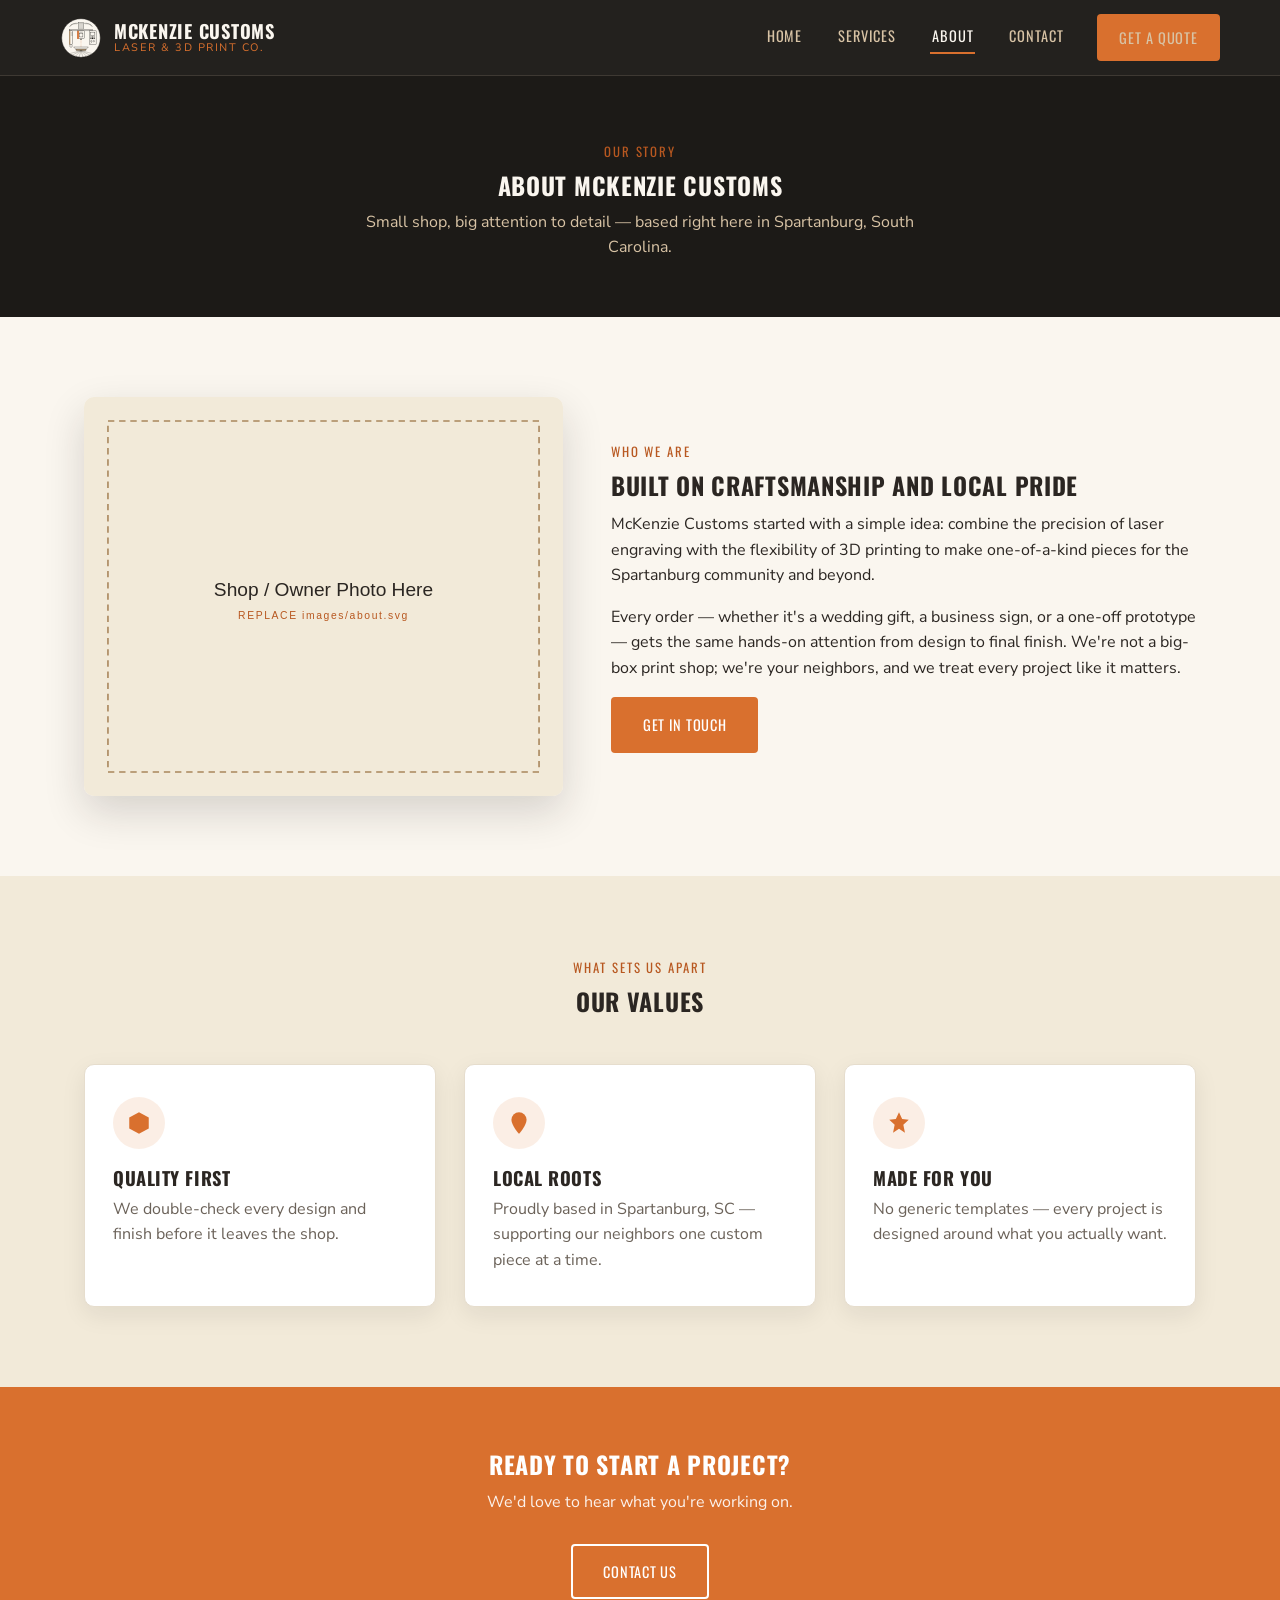
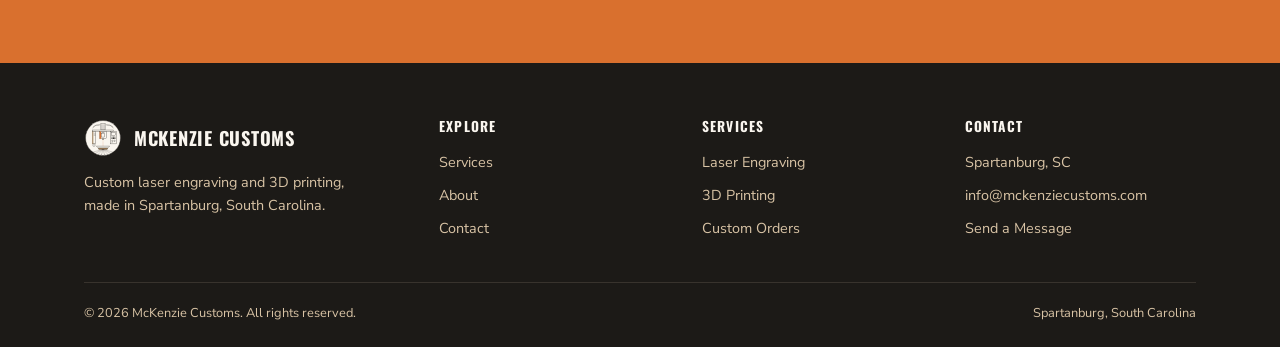
==== about.html @ ff6385ce "Pending changes exported from your codespace" ====
<!DOCTYPE html>
<html lang="en">
<head>
<meta charset="UTF-8">
<meta name="viewport" content="width=device-width, initial-scale=1.0">
<title>About | McKenzie Customs</title>
<meta name="description" content="Meet McKenzie Customs — a Spartanburg, SC shop specializing in custom laser engraving and 3D printing.">
<link rel="icon" type="image/svg+xml" href="images/logo.svg">
<link rel="preconnect" href="https://fonts.googleapis.com">
<link rel="preconnect" href="https://fonts.gstatic.com" crossorigin>
<link href="https://fonts.googleapis.com/css2?family=Oswald:wght@500;600;700&family=Nunito+Sans:wght@400;600;700&display=swap" rel="stylesheet">
<link rel="stylesheet" href="css/style.css">
</head>
<body>

<header class="site-header">
  <div class="container nav">
    <a href="index.html" class="brand">
      <img src="images/logo.svg" alt="McKenzie Customs logo">
      <span class="brand-text">
        <strong>McKenzie Customs</strong>
        <span>Laser &amp; 3D Print Co.</span>
      </span>
    </a>
    <nav>
      <ul class="nav-links">
        <li><a href="index.html">Home</a></li>
        <li><a href="services.html">Services</a></li>
        <li><a href="about.html">About</a></li>
        <li><a href="contact.html">Contact</a></li>
        <li><a href="contact.html" class="btn btn-primary">Get a Quote</a></li>
      </ul>
    </nav>
    <button class="nav-toggle" aria-label="Toggle navigation" aria-expanded="false">
      <span></span><span></span><span></span>
    </button>
  </div>
</header>

<section class="page-hero">
  <div class="container">
    <span class="eyebrow">Our Story</span>
    <h1>About McKenzie Customs</h1>
    <p>Small shop, big attention to detail — based right here in Spartanburg, South Carolina.</p>
  </div>
</section>

<section class="section">
  <div class="container">
    <div class="about-hero">
      <img src="images/about.svg" alt="McKenzie Customs shop">
      <div>
        <span class="eyebrow">Who We Are</span>
        <h2>Built on Craftsmanship and Local Pride</h2>
        <p>McKenzie Customs started with a simple idea: combine the precision of laser engraving with the flexibility of 3D printing to make one-of-a-kind pieces for the Spartanburg community and beyond.</p>
        <p>Every order — whether it's a wedding gift, a business sign, or a one-off prototype — gets the same hands-on attention from design to final finish. We're not a big-box print shop; we're your neighbors, and we treat every project like it matters.</p>
        <a href="contact.html" class="btn btn-primary">Get In Touch</a>
      </div>
    </div>
  </div>
</section>

<section class="section section--alt">
  <div class="container">
    <div class="section-head">
      <span class="eyebrow">What Sets Us Apart</span>
      <h2>Our Values</h2>
    </div>
    <div class="value-grid">
      <div class="card">
        <div class="card-icon">
          <svg viewBox="0 0 24 24"><path d="M12 2 3 7v10l9 5 9-5V7l-9-5z"/></svg>
        </div>
        <h3>Quality First</h3>
        <p>We double-check every design and finish before it leaves the shop.</p>
      </div>
      <div class="card">
        <div class="card-icon">
          <svg viewBox="0 0 24 24"><path d="M12 2a7 7 0 0 0-7 7c0 5.25 7 13 7 13s7-7.75 7-13a7 7 0 0 0-7-7z"/></svg>
        </div>
        <h3>Local Roots</h3>
        <p>Proudly based in Spartanburg, SC — supporting our neighbors one custom piece at a time.</p>
      </div>
      <div class="card">
        <div class="card-icon">
          <svg viewBox="0 0 24 24"><path d="M12 2l2.9 6.3L21 9l-5 4.6L17.5 21 12 17.3 6.5 21 8 13.6 3 9l6.1-.7L12 2z"/></svg>
        </div>
        <h3>Made for You</h3>
        <p>No generic templates — every project is designed around what you actually want.</p>
      </div>
    </div>
  </div>
</section>

<section class="cta-banner">
  <div class="container">
    <h2>Ready to Start a Project?</h2>
    <p>We'd love to hear what you're working on.</p>
    <a href="contact.html" class="btn btn-outline">Contact Us</a>
  </div>
</section>

<footer class="site-footer">
  <div class="container">
    <div class="footer-grid">
      <div class="footer-brand">
        <div class="brand" style="margin-bottom:14px;">
          <img src="images/logo.svg" alt="McKenzie Customs logo" style="height:38px;">
          <span class="brand-text">
            <strong style="color:#faf6ef;">McKenzie Customs</strong>
          </span>
        </div>
        <p>Custom laser engraving and 3D printing, made in Spartanburg, South Carolina.</p>
      </div>
      <div>
        <h4>Explore</h4>
        <ul>
          <li><a href="services.html">Services</a></li>
          <li><a href="about.html">About</a></li>
          <li><a href="contact.html">Contact</a></li>
        </ul>
      </div>
      <div>
        <h4>Services</h4>
        <ul>
          <li><a href="services.html">Laser Engraving</a></li>
          <li><a href="services.html">3D Printing</a></li>
          <li><a href="services.html">Custom Orders</a></li>
        </ul>
      </div>
      <div>
        <h4>Contact</h4>
        <ul>
          <li>Spartanburg, SC</li>
          <li><a href="mailto:info@mckenziecustoms.com">info@mckenziecustoms.com</a></li>
          <li><a href="contact.html">Send a Message</a></li>
        </ul>
      </div>
    </div>
    <div class="footer-bottom">
      <span>&copy; <span id="year"></span> McKenzie Customs. All rights reserved.</span>
      <span>Spartanburg, South Carolina</span>
    </div>
  </div>
</footer>

<script src="js/main.js"></script>
</body>
</html>
---- css/style.css ----
/* ==========================================================================
   McKenzie Customs — Laser Engraving & 3D Printing
   ========================================================================== */

:root {
  --charcoal: #1c1a17;
  --charcoal-light: #2b2622;
  --cream: #faf6ef;
  --wood: #d8c3a5;
  --wood-dark: #a9865c;
  --ember: #d9702e;
  --ember-dark: #b85820;
  --text-main: #2b2622;
  --text-muted: #6b6259;
  --border: #e6ddcd;
  --radius: 10px;
  --shadow: 0 8px 24px rgba(28, 26, 23, 0.08);
  --shadow-lg: 0 16px 40px rgba(28, 26, 23, 0.16);
  --max-width: 1160px;
  --font-head: 'Oswald', 'Arial Narrow', sans-serif;
  --font-body: 'Nunito Sans', 'Segoe UI', Arial, sans-serif;
}

* {
  box-sizing: border-box;
}

html {
  scroll-behavior: smooth;
}

body {
  margin: 0;
  font-family: var(--font-body);
  color: var(--text-main);
  background: var(--cream);
  line-height: 1.6;
}

img {
  max-width: 100%;
  display: block;
}

a {
  color: inherit;
  text-decoration: none;
}

h1, h2, h3, h4 {
  font-family: var(--font-head);
  text-transform: uppercase;
  letter-spacing: 0.03em;
  line-height: 1.15;
  margin: 0 0 0.5em;
}

p {
  margin: 0 0 1em;
}

.container {
  max-width: var(--max-width);
  margin: 0 auto;
  padding: 0 24px;
}

.eyebrow {
  display: inline-block;
  font-family: var(--font-head);
  text-transform: uppercase;
  letter-spacing: 0.15em;
  font-size: 0.8rem;
  color: var(--ember-dark);
  margin-bottom: 0.75em;
}

.section {
  padding: 80px 0;
}

.section--tight {
  padding: 56px 0;
}

.section--dark {
  background: var(--charcoal);
  color: var(--wood);
}

.section--dark h2, .section--dark h3 {
  color: var(--cream);
}

.section--alt {
  background: #f2ead9;
}

.section-head {
  max-width: 640px;
  margin: 0 auto 48px;
  text-align: center;
}

.section-head p {
  color: var(--text-muted);
}

.section--dark .section-head p {
  color: var(--wood);
}

/* Buttons
   ========================================================================== */

.btn {
  display: inline-block;
  font-family: var(--font-head);
  text-transform: uppercase;
  letter-spacing: 0.05em;
  font-size: 0.9rem;
  padding: 14px 30px;
  border-radius: 4px;
  border: 2px solid transparent;
  cursor: pointer;
  transition: transform 0.15s ease, box-shadow 0.15s ease, background 0.15s ease, color 0.15s ease;
}

.btn:hover {
  transform: translateY(-2px);
}

.btn-primary {
  background: var(--ember);
  color: #fff;
}

.btn-primary:hover {
  background: var(--ember-dark);
  box-shadow: var(--shadow);
}

.btn-outline {
  background: transparent;
  border-color: var(--cream);
  color: var(--cream);
}

.btn-outline:hover {
  background: var(--cream);
  color: var(--charcoal);
}

.btn-outline-dark {
  background: transparent;
  border-color: var(--charcoal);
  color: var(--charcoal);
}

.btn-outline-dark:hover {
  background: var(--charcoal);
  color: var(--cream);
}

.btn-block {
  width: 100%;
  text-align: center;
}

/* Header / Nav
   ========================================================================== */

.site-header {
  position: sticky;
  top: 0;
  z-index: 100;
  background: rgba(28, 26, 23, 0.97);
  border-bottom: 1px solid rgba(216, 195, 165, 0.15);
}

.nav {
  display: flex;
  align-items: center;
  justify-content: space-between;
  padding: 14px 0;
}

.brand {
  display: flex;
  align-items: center;
  gap: 12px;
}

.brand img {
  height: 42px;
  width: auto;
}

.brand-text {
  display: flex;
  flex-direction: column;
  line-height: 1.1;
}

.brand-text strong {
  font-family: var(--font-head);
  color: var(--cream);
  font-size: 1.15rem;
  letter-spacing: 0.04em;
  text-transform: uppercase;
}

.brand-text span {
  font-size: 0.68rem;
  color: var(--ember);
  text-transform: uppercase;
  letter-spacing: 0.14em;
}

.nav-links {
  display: flex;
  align-items: center;
  gap: 32px;
  list-style: none;
  margin: 0;
  padding: 0;
}

.nav-links a {
  font-family: var(--font-head);
  font-size: 0.9rem;
  text-transform: uppercase;
  letter-spacing: 0.06em;
  color: var(--wood);
  padding: 6px 2px;
  border-bottom: 2px solid transparent;
  transition: color 0.15s ease, border-color 0.15s ease;
}

.nav-links a:hover,
.nav-links a.active {
  color: var(--cream);
  border-color: var(--ember);
}

.nav-links .btn {
  padding: 10px 20px;
}

.nav-toggle {
  display: none;
  flex-direction: column;
  gap: 5px;
  background: none;
  border: none;
  cursor: pointer;
  padding: 8px;
}

.nav-toggle span {
  width: 26px;
  height: 2px;
  background: var(--cream);
  display: block;
}

/* Hero
   ========================================================================== */

.hero {
  position: relative;
  background: linear-gradient(135deg, var(--charcoal) 0%, #34291e 100%);
  color: var(--cream);
  overflow: hidden;
}

.hero .container {
  display: flex;
  justify-content: center;
  padding-top: 90px;
  padding-bottom: 90px;
}

.hero-copy {
  max-width: 640px;
  text-align: center;
}

.hero h1 {
  font-size: clamp(2.2rem, 4.5vw, 3.4rem);
  color: var(--cream);
}

.hero h1 em {
  font-style: normal;
  color: var(--ember);
}

.hero p.lead {
  font-size: 1.1rem;
  color: var(--wood);
  max-width: 480px;
  margin-left: auto;
  margin-right: auto;
}

.hero-actions {
  display: flex;
  justify-content: center;
  gap: 16px;
  flex-wrap: wrap;
  margin-top: 28px;
}

.hero-location {
  display: flex;
  align-items: center;
  justify-content: center;
  gap: 8px;
  margin-top: 24px;
  font-size: 0.85rem;
  color: var(--wood);
  text-transform: uppercase;
  letter-spacing: 0.08em;
}

.hero-location svg {
  width: 16px;
  height: 16px;
  fill: var(--ember);
}

/* Feature / service cards
   ========================================================================== */

.grid-3 {
  display: grid;
  grid-template-columns: repeat(3, 1fr);
  gap: 28px;
}

.grid-2 {
  display: grid;
  grid-template-columns: repeat(2, 1fr);
  gap: 40px;
}

.card {
  background: #fff;
  border: 1px solid var(--border);
  border-radius: var(--radius);
  padding: 32px 28px;
  box-shadow: var(--shadow);
  transition: transform 0.2s ease, box-shadow 0.2s ease;
}

.card:hover {
  transform: translateY(-4px);
  box-shadow: var(--shadow-lg);
}

.card-icon {
  width: 52px;
  height: 52px;
  border-radius: 50%;
  background: rgba(217, 112, 46, 0.12);
  display: flex;
  align-items: center;
  justify-content: center;
  margin-bottom: 18px;
}

.card-icon svg {
  width: 26px;
  height: 26px;
  fill: var(--ember);
}

.card h3 {
  font-size: 1.15rem;
  color: var(--text-main);
}

.card p {
  color: var(--text-muted);
  margin-bottom: 0;
}

.card ul {
  margin: 0;
  padding-left: 20px;
  color: var(--text-muted);
}

.card ul li {
  margin-bottom: 6px;
}

/* Why-us list
   ========================================================================== */

.check-list {
  list-style: none;
  margin: 0;
  padding: 0;
  display: grid;
  grid-template-columns: repeat(2, 1fr);
  gap: 18px;
}

.check-list li {
  display: flex;
  align-items: flex-start;
  gap: 12px;
}

.check-list svg {
  flex-shrink: 0;
  width: 20px;
  height: 20px;
  margin-top: 3px;
  fill: var(--ember);
}

/* CTA banner
   ========================================================================== */

.cta-banner {
  background: var(--ember);
  color: #fff;
  text-align: center;
  padding: 64px 0;
}

.cta-banner h2 {
  color: #fff;
}

.cta-banner p {
  color: rgba(255,255,255,0.9);
  max-width: 520px;
  margin: 0 auto 28px;
}

.cta-banner .btn-outline {
  border-color: #fff;
  color: #fff;
}

.cta-banner .btn-outline:hover {
  background: #fff;
  color: var(--ember-dark);
}

/* Process steps
   ========================================================================== */

.steps {
  display: grid;
  grid-template-columns: repeat(4, 1fr);
  gap: 24px;
  counter-reset: step;
}

.step {
  position: relative;
  padding-top: 12px;
}

.step::before {
  counter-increment: step;
  content: counter(step);
  display: flex;
  align-items: center;
  justify-content: center;
  width: 40px;
  height: 40px;
  border-radius: 50%;
  background: var(--ember);
  color: #fff;
  font-family: var(--font-head);
  font-size: 1.1rem;
  margin-bottom: 16px;
}

.step h3 {
  font-size: 1.05rem;
}

.step p {
  color: var(--text-muted);
  font-size: 0.95rem;
}

/* About page
   ========================================================================== */

.about-hero {
  display: grid;
  grid-template-columns: 0.9fr 1.1fr;
  gap: 48px;
  align-items: center;
}

.about-hero img {
  border-radius: var(--radius);
  box-shadow: var(--shadow-lg);
}

.value-grid {
  display: grid;
  grid-template-columns: repeat(3, 1fr);
  gap: 28px;
}

/* Contact page
   ========================================================================== */

.contact-layout {
  display: grid;
  grid-template-columns: 0.9fr 1.1fr;
  gap: 48px;
  align-items: start;
}

.contact-info-list {
  list-style: none;
  margin: 0 0 32px;
  padding: 0;
}

.contact-info-list li {
  display: flex;
  gap: 14px;
  align-items: flex-start;
  margin-bottom: 22px;
}

.contact-info-list svg {
  width: 22px;
  height: 22px;
  fill: var(--ember);
  flex-shrink: 0;
  margin-top: 2px;
}

.contact-info-list strong {
  display: block;
  font-family: var(--font-head);
  text-transform: uppercase;
  font-size: 0.85rem;
  letter-spacing: 0.06em;
  margin-bottom: 2px;
}

.social-row {
  display: flex;
  gap: 12px;
}

.social-row a {
  width: 40px;
  height: 40px;
  border-radius: 50%;
  border: 2px solid var(--wood-dark);
  display: flex;
  align-items: center;
  justify-content: center;
  transition: all 0.15s ease;
}

.social-row a:hover {
  background: var(--ember);
  border-color: var(--ember);
}

.social-row svg {
  width: 18px;
  height: 18px;
  fill: var(--charcoal);
}

.social-row a:hover svg {
  fill: #fff;
}

.form-card {
  background: #fff;
  border-radius: var(--radius);
  border: 1px solid var(--border);
  box-shadow: var(--shadow);
  padding: 36px;
}

.form-row {
  display: grid;
  grid-template-columns: 1fr 1fr;
  gap: 18px;
}

.field {
  margin-bottom: 20px;
}

.field label {
  display: block;
  font-family: var(--font-head);
  text-transform: uppercase;
  font-size: 0.78rem;
  letter-spacing: 0.06em;
  margin-bottom: 6px;
  color: var(--text-muted);
}

.field input,
.field select,
.field textarea {
  width: 100%;
  padding: 12px 14px;
  border: 1px solid var(--border);
  border-radius: 6px;
  font-family: var(--font-body);
  font-size: 0.95rem;
  background: var(--cream);
}

.field textarea {
  resize: vertical;
  min-height: 130px;
}

.field input:focus,
.field select:focus,
.field textarea:focus {
  outline: none;
  border-color: var(--ember);
}

.map-frame {
  border: 0;
  width: 100%;
  height: 320px;
  border-radius: var(--radius);
  box-shadow: var(--shadow);
  margin-top: 8px;
}

.form-note {
  font-size: 0.82rem;
  color: var(--text-muted);
  margin-top: 12px;
}

/* Page hero (interior pages)
   ========================================================================== */

.page-hero {
  background: var(--charcoal);
  color: var(--cream);
  padding: 64px 0 56px;
  text-align: center;
}

.page-hero h1 {
  color: var(--cream);
  margin-bottom: 10px;
}

.page-hero p {
  color: var(--wood);
  max-width: 560px;
  margin: 0 auto;
}

/* Footer
   ========================================================================== */

.site-footer {
  background: var(--charcoal);
  color: var(--wood);
  padding: 56px 0 24px;
}

.footer-grid {
  display: grid;
  grid-template-columns: 1.4fr 1fr 1fr 1fr;
  gap: 32px;
  padding-bottom: 32px;
  border-bottom: 1px solid rgba(216,195,165,0.15);
}

.footer-grid h4 {
  color: var(--cream);
  font-size: 0.85rem;
  letter-spacing: 0.08em;
  margin-bottom: 16px;
}

.footer-grid ul {
  list-style: none;
  margin: 0;
  padding: 0;
}

.footer-grid li {
  margin-bottom: 10px;
  font-size: 0.9rem;
}

.footer-grid a:hover {
  color: var(--ember);
}

.footer-brand p {
  font-size: 0.9rem;
  color: var(--wood);
  max-width: 280px;
}

.footer-bottom {
  display: flex;
  justify-content: space-between;
  align-items: center;
  padding-top: 20px;
  font-size: 0.8rem;
  flex-wrap: wrap;
  gap: 12px;
}

/* Responsive
   ========================================================================== */

@media (max-width: 900px) {
  .about-hero,
  .contact-layout,
  .grid-2 {
    grid-template-columns: 1fr;
  }

  .grid-3,
  .value-grid,
  .steps,
  .check-list,
  .footer-grid {
    grid-template-columns: repeat(2, 1fr);
  }

  .about-hero img {
    order: -1;
  }
}

@media (max-width: 720px) {
  .nav-links {
    position: absolute;
    top: 100%;
    left: 0;
    right: 0;
    background: var(--charcoal);
    flex-direction: column;
    align-items: flex-start;
    padding: 20px 24px 28px;
    gap: 18px;
    display: none;
    border-bottom: 1px solid rgba(216,195,165,0.15);
  }

  .nav-links.open {
    display: flex;
  }

  .nav-toggle {
    display: flex;
  }

  .section {
    padding: 56px 0;
  }

  .grid-3,
  .value-grid,
  .steps,
  .check-list,
  .footer-grid {
    grid-template-columns: 1fr;
  }

  .form-row {
    grid-template-columns: 1fr;
  }

  .footer-bottom {
    flex-direction: column;
    align-items: flex-start;
  }
}
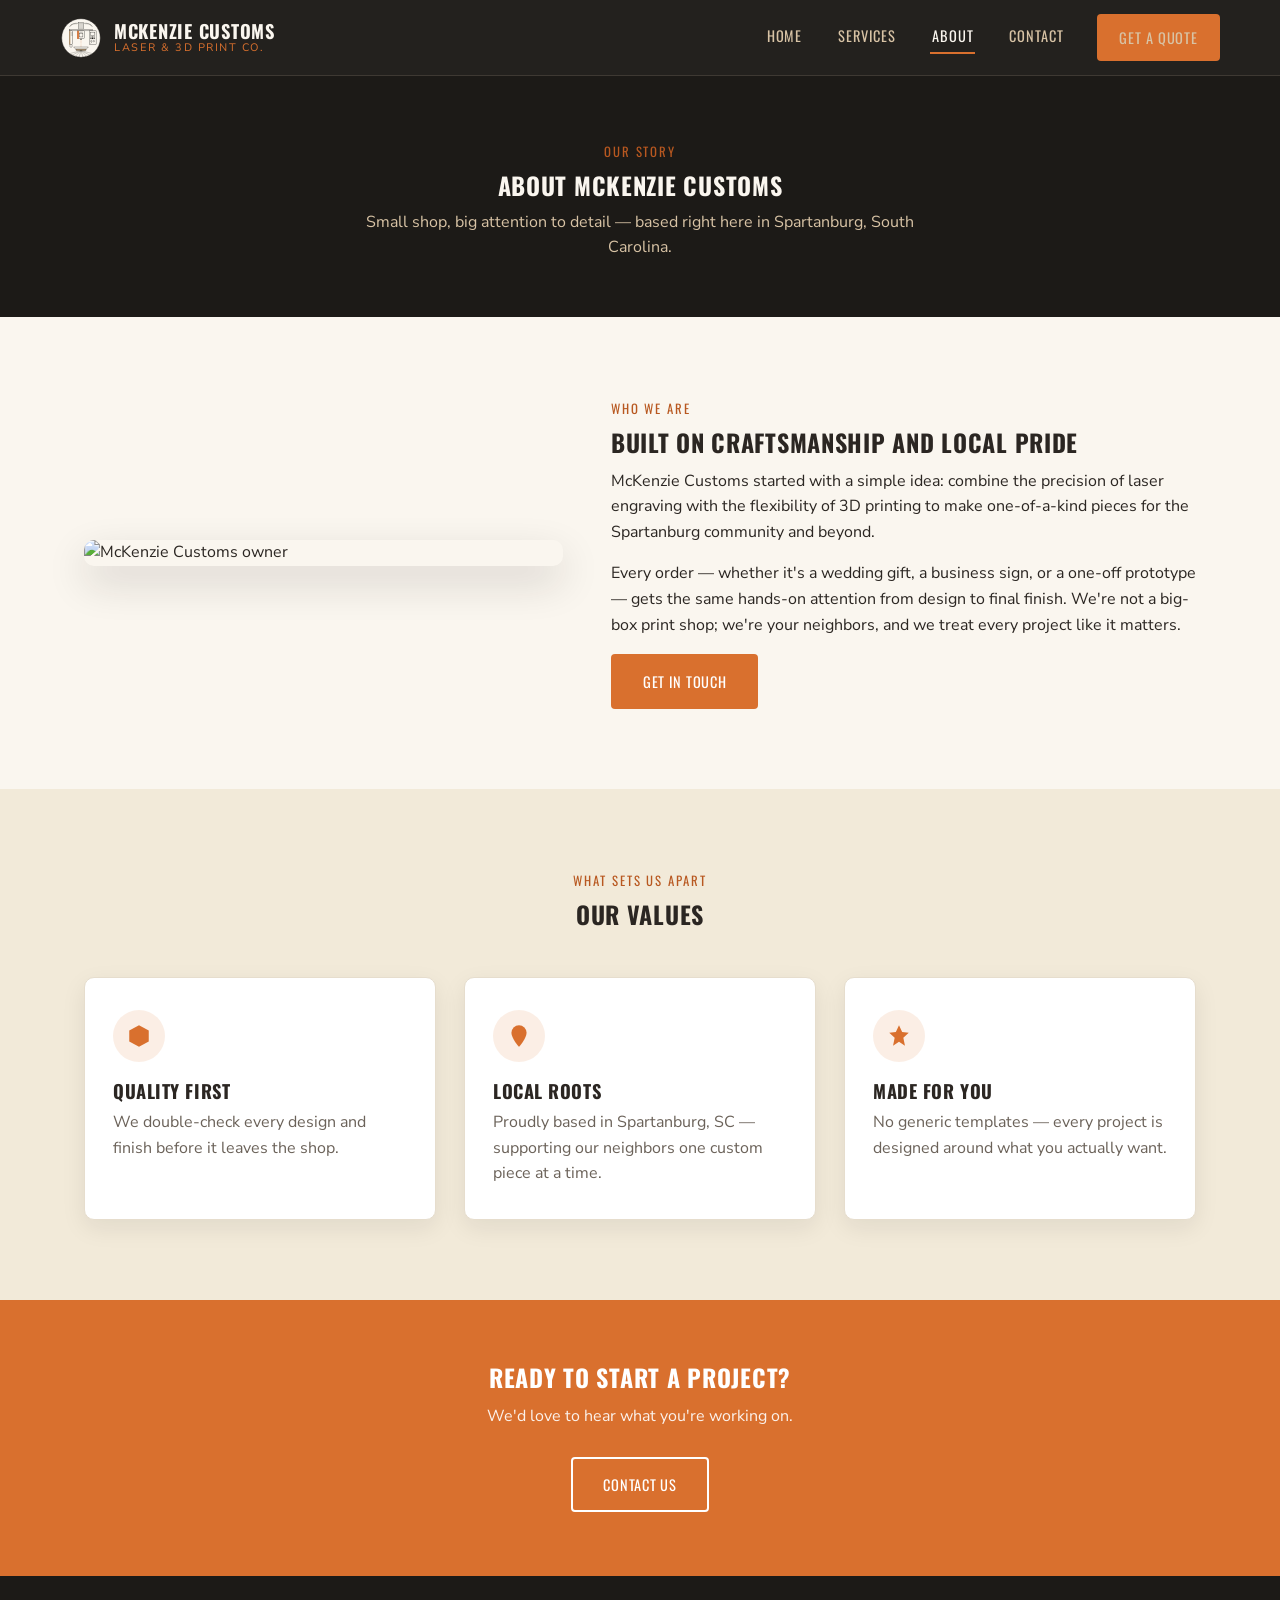
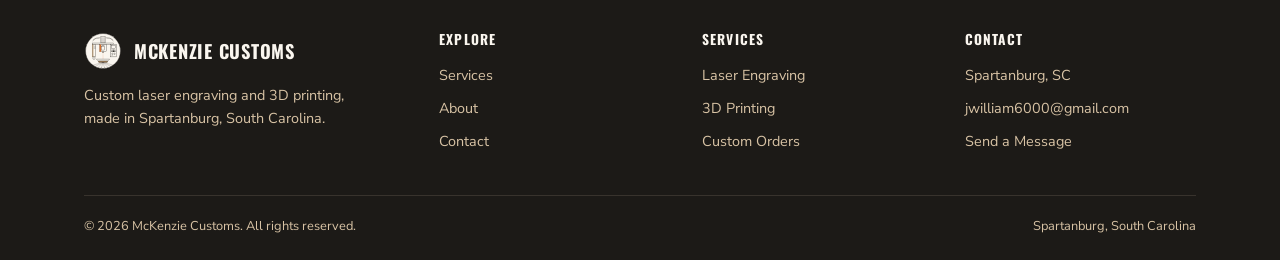
==== commit 7b0a8e9f: "Update contact details and owner photo" ====
--- a/about.html
+++ b/about.html
@@ -48,7 +48,7 @@
 <section class="section">
   <div class="container">
     <div class="about-hero">
-      <img src="images/about.svg" alt="McKenzie Customs shop">
+      <img src="images/owner.jpeg" alt="McKenzie Customs owner">
       <div>
         <span class="eyebrow">Who We Are</span>
         <h2>Built on Craftsmanship and Local Pride</h2>
@@ -132,7 +132,7 @@
         <h4>Contact</h4>
         <ul>
           <li>Spartanburg, SC</li>
-          <li><a href="mailto:info@mckenziecustoms.com">info@mckenziecustoms.com</a></li>
+          <li><a href="mailto:jwilliam6000@gmail.com">jwilliam6000@gmail.com</a></li>
           <li><a href="contact.html">Send a Message</a></li>
         </ul>
       </div>
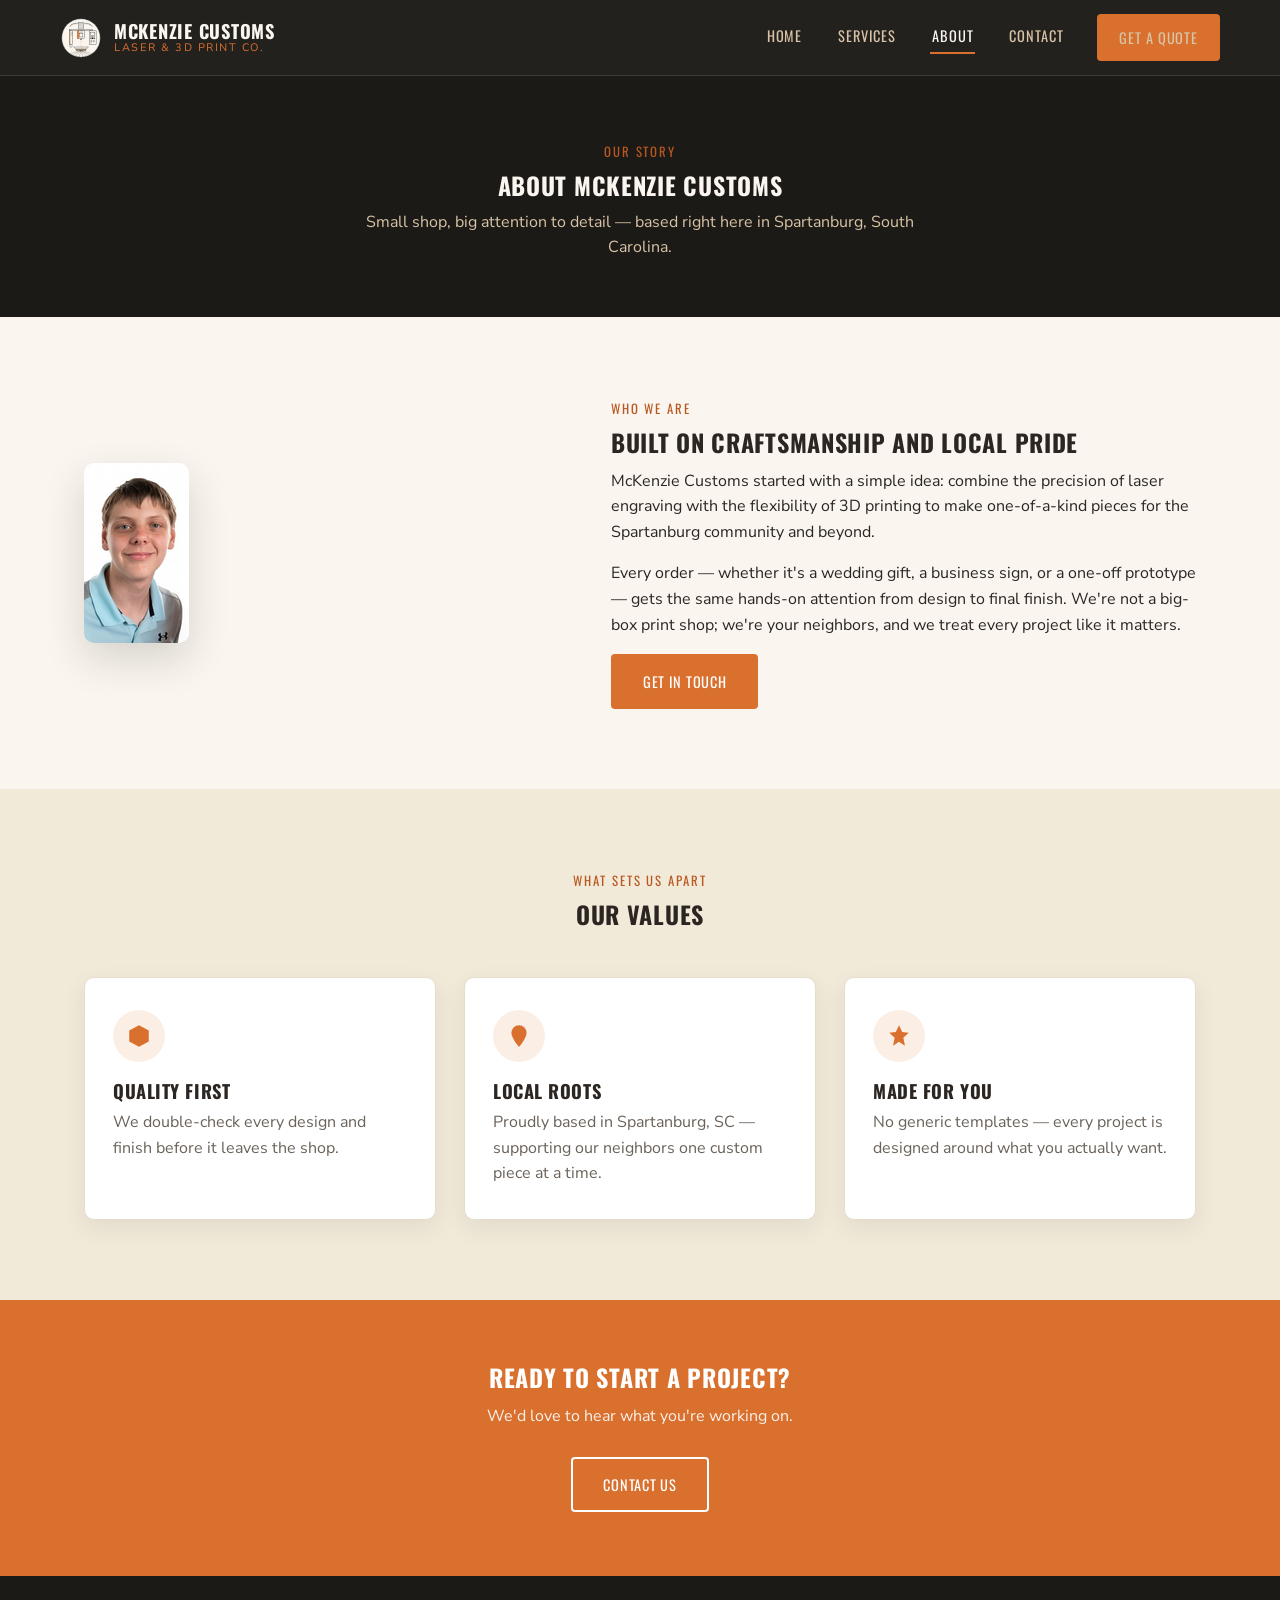
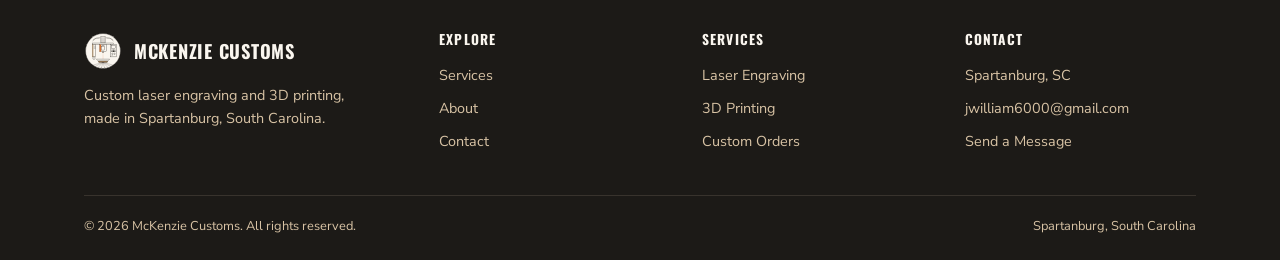
==== commit 4b64272c: "Use owner PNG on About page" ====
--- a/about.html
+++ b/about.html
@@ -48,7 +48,7 @@
 <section class="section">
   <div class="container">
     <div class="about-hero">
-      <img src="images/owner.jpeg" alt="McKenzie Customs owner">
+      <img src="images/image.png" alt="McKenzie Customs owner">
       <div>
         <span class="eyebrow">Who We Are</span>
         <h2>Built on Craftsmanship and Local Pride</h2>
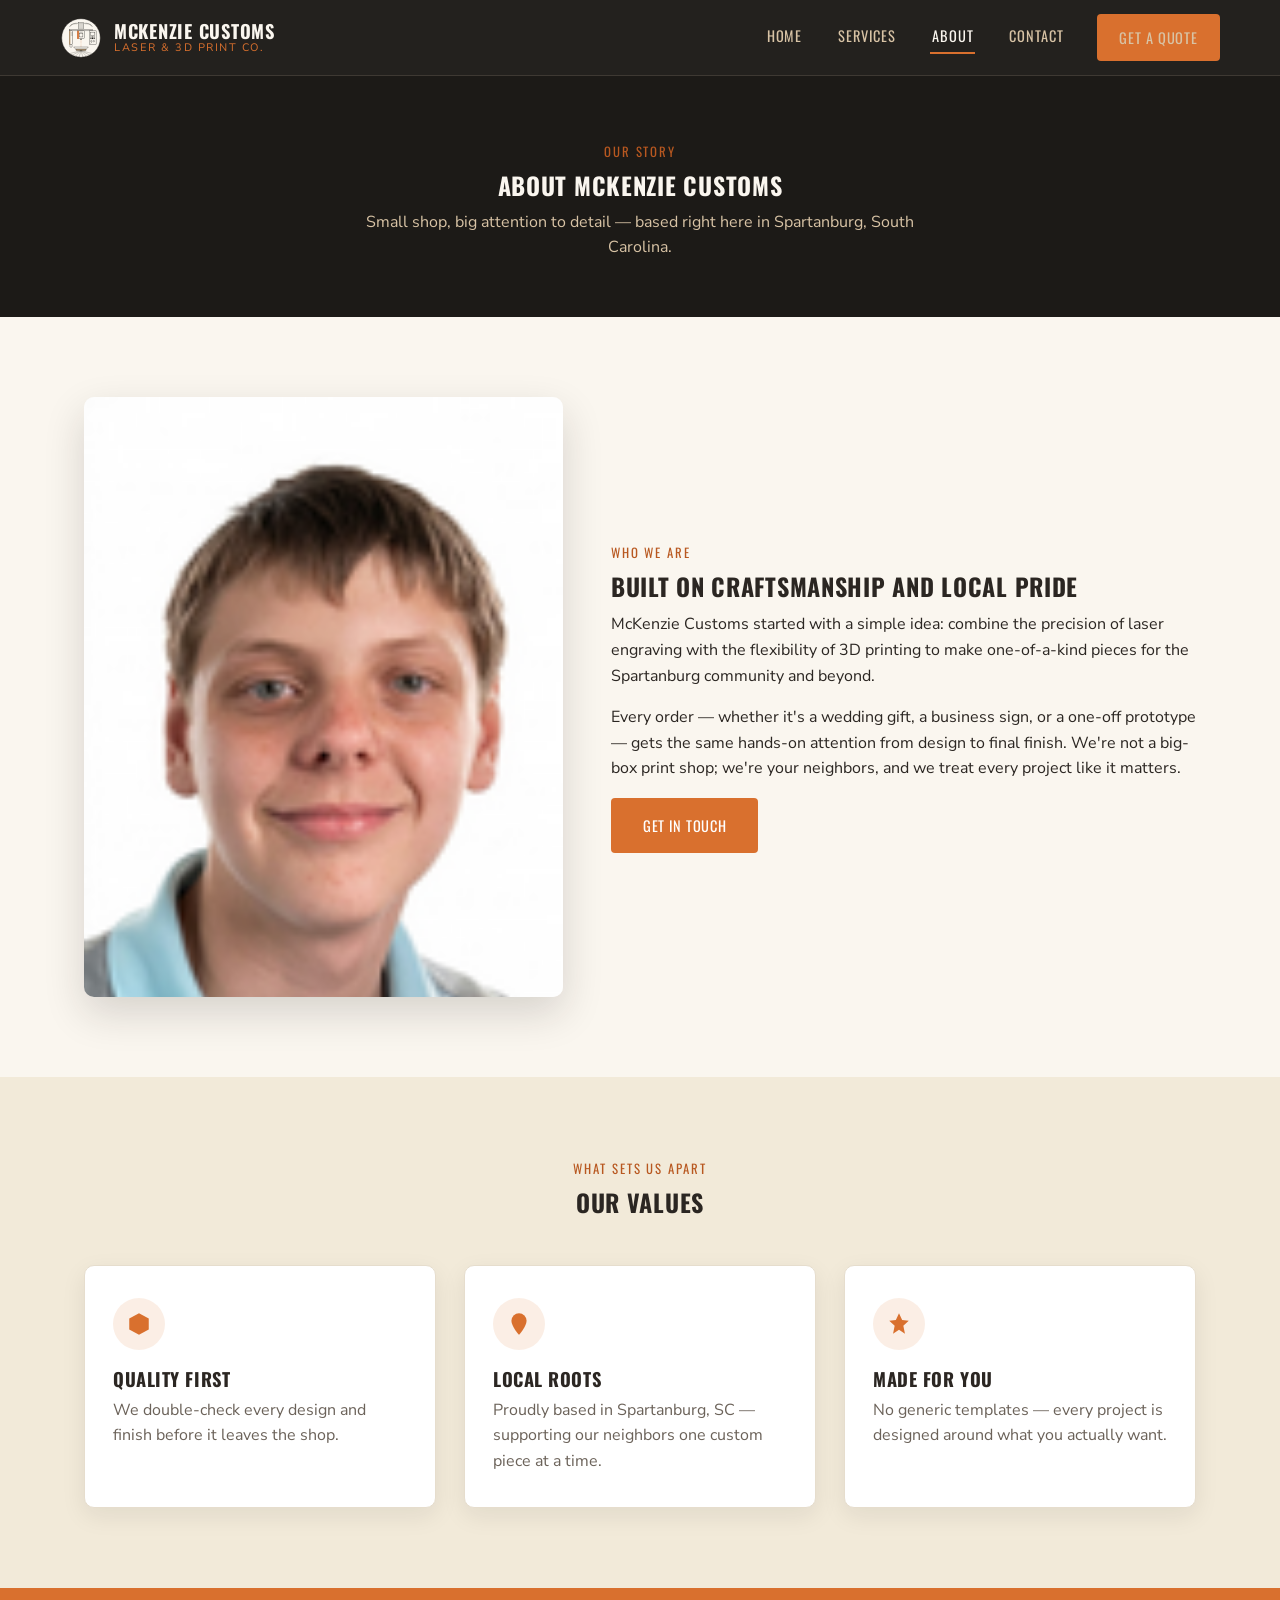
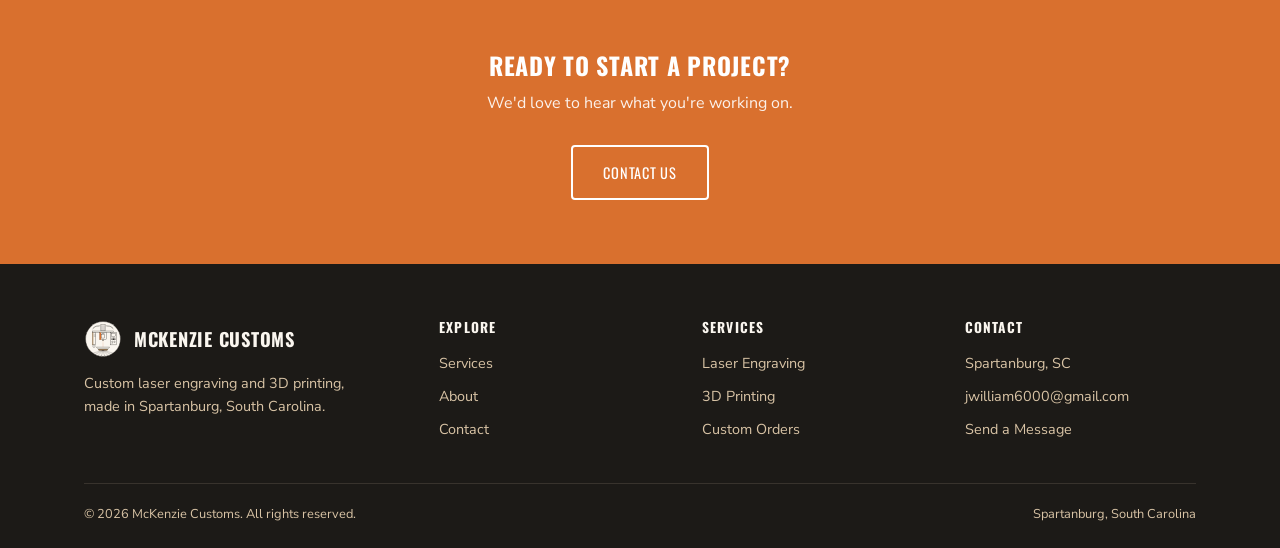
==== commit fe65d737: "Refresh About page stylesheet cache" ====
--- a/about.html
+++ b/about.html
@@ -9,7 +9,7 @@
 <link rel="preconnect" href="https://fonts.googleapis.com">
 <link rel="preconnect" href="https://fonts.gstatic.com" crossorigin>
 <link href="https://fonts.googleapis.com/css2?family=Oswald:wght@500;600;700&family=Nunito+Sans:wght@400;600;700&display=swap" rel="stylesheet">
-<link rel="stylesheet" href="css/style.css">
+<link rel="stylesheet" href="css/style.css?v=3">
 </head>
 <body>
 
--- a/css/style.css
+++ b/css/style.css
@@ -503,6 +503,11 @@
 }
 
 .about-hero img {
+  display: block;
+  width: 100%;
+  height: 600px;
+  object-fit: cover;
+  object-position: top center;
   border-radius: var(--radius);
   box-shadow: var(--shadow-lg);
 }
@@ -747,6 +752,7 @@
 
   .about-hero img {
     order: -1;
+    height: 460px;
   }
 }
 
